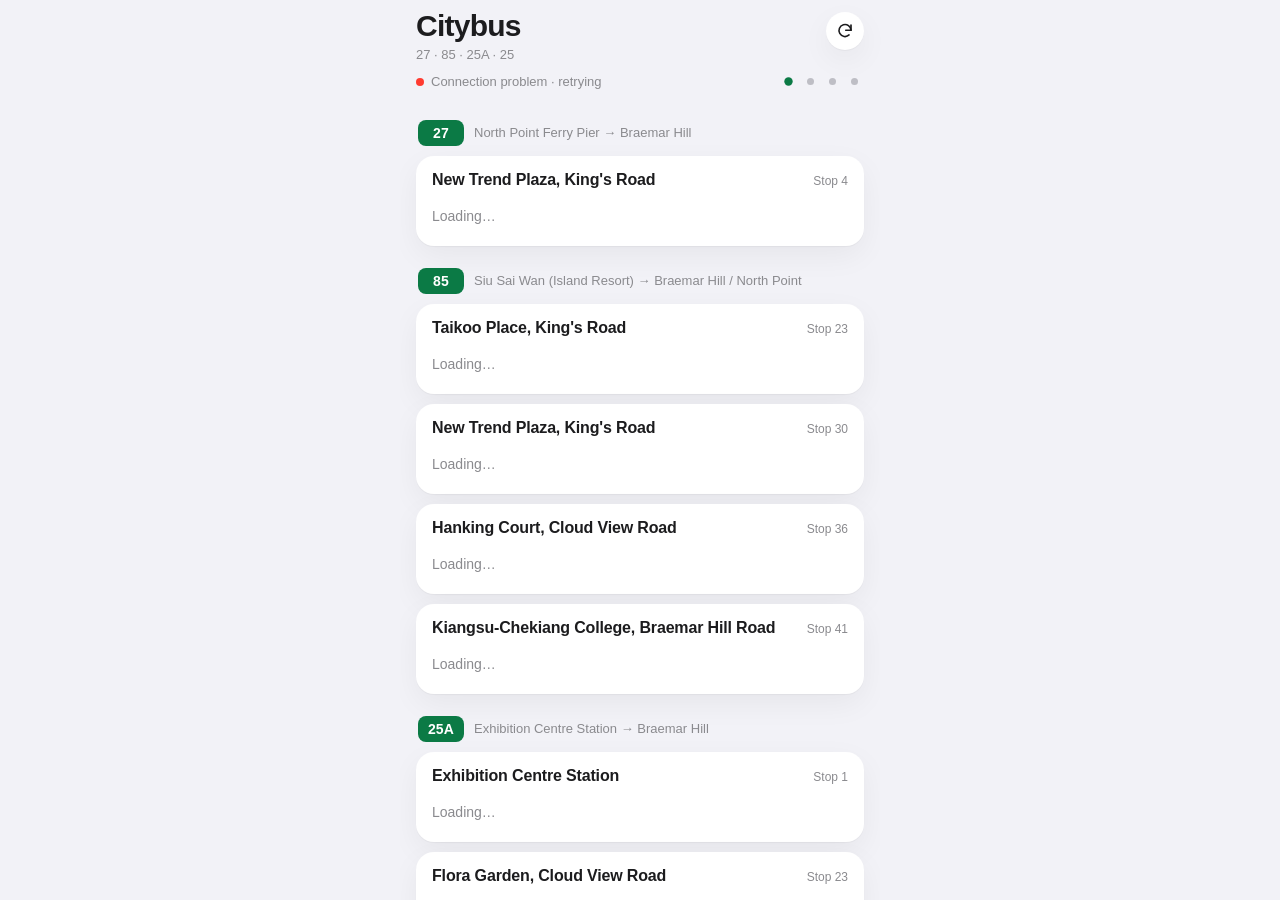
==== index.html @ ed4a84e8 "Reorder pages, add info page and clock times, rename to Jimmy Bus Tracker" ====
<!doctype html>
<html lang="en">
<head>
  <meta charset="utf-8">
  <meta name="viewport" content="width=device-width, initial-scale=1, viewport-fit=cover">
  <title>Jimmy Bus Tracker</title>
  <meta name="description" content="Live arrivals for buses around Braemar Hill, Hong Kong.">
  <meta name="theme-color" content="#0b7a45">
  <meta name="apple-mobile-web-app-capable" content="yes">
  <meta name="mobile-web-app-capable" content="yes">
  <meta name="apple-mobile-web-app-status-bar-style" content="black-translucent">
  <meta name="apple-mobile-web-app-title" content="Jimmy Bus Tracker">
  <link rel="manifest" href="manifest.json">
  <link rel="apple-touch-icon" href="icons/apple-touch-icon.png">
  <link rel="icon" href="icons/icon-192.png">
  <link rel="stylesheet" href="styles.css">
</head>
<body>
  <div id="app">
    <header class="top">
      <div class="titles">
        <h1 id="title">Citybus</h1>
        <p class="sub" id="sub">27 · 85 · 25A · 25</p>
      </div>
      <button id="refresh" class="refresh" type="button" aria-label="Refresh arrivals">
        <svg viewBox="0 0 24 24" fill="none" stroke="currentColor" stroke-width="2.2"
             stroke-linecap="round" stroke-linejoin="round" aria-hidden="true">
          <path d="M20 11a8 8 0 1 0-2.6 6.3"/>
          <path d="M20 4v7h-7"/>
        </svg>
      </button>
    </header>

    <div class="statusline">
      <span id="dot" class="dot"></span>
      <span id="updated" aria-live="polite">Connecting…</span>
      <nav id="pdots" class="pdots" aria-label="Pages"></nav>
    </div>

    <div id="pager" class="pager"></div>
  </div>

  <script src="data.js"></script>
  <script src="app.js"></script>
</body>
</html>
---- styles.css ----
:root {
  color-scheme: light dark;
  --bg: #f2f2f7;
  --card: #ffffff;
  --text: #1c1c1e;
  --muted: #8a8a8e;
  --line: rgba(60, 60, 67, 0.10);
  --green: #0b7a45;
  --green-ink: #ffffff;
  --green-soft: rgba(11, 122, 69, 0.10);
  --amber: #b25000;
  --sched: #0a84ff;
  --sched-soft: rgba(10, 132, 255, 0.12);
  --chip: rgba(120, 120, 128, 0.12);
  --dot: rgba(120, 120, 128, 0.42);
  --shadow: 0 1px 1px rgba(0, 0, 0, 0.04), 0 10px 30px rgba(0, 0, 0, 0.05);
  --radius: 18px;
}

@media (prefers-color-scheme: dark) {
  :root {
    --bg: #000000;
    --card: #1c1c1e;
    --text: #f2f2f7;
    --muted: #98989f;
    --line: rgba(255, 255, 255, 0.10);
    --green: #30c27c;
    --green-ink: #04240f;
    --green-soft: rgba(48, 194, 124, 0.14);
    --amber: #ff9f0a;
    --sched: #64d2ff;
    --sched-soft: rgba(100, 210, 255, 0.16);
    --chip: rgba(120, 120, 128, 0.24);
    --dot: rgba(160, 160, 170, 0.45);
    --shadow: none;
  }
}

* { box-sizing: border-box; }

html, body {
  margin: 0;
  padding: 0;
  height: 100%;
}

body {
  background: var(--bg);
  color: var(--text);
  font-family: -apple-system, BlinkMacSystemFont, "SF Pro Text", "Helvetica Neue", Arial, sans-serif;
  -webkit-font-smoothing: antialiased;
  -webkit-text-size-adjust: 100%;
  overflow: hidden;
  overscroll-behavior: none;
}

#app {
  height: 100vh;
  height: 100dvh;
  max-width: 480px;
  margin: 0 auto;
  padding-top: calc(env(safe-area-inset-top) + 10px);
  display: flex;
  flex-direction: column;
}

/* ---------- header ---------- */

.top,
.statusline {
  padding-left: 16px;
  padding-right: 16px;
}

.top {
  display: flex;
  align-items: flex-start;
  justify-content: space-between;
  gap: 12px;
  flex: none;
}

.titles { min-width: 0; }

h1 {
  margin: 0;
  font-size: 30px;
  line-height: 1.05;
  font-weight: 800;
  letter-spacing: -0.025em;
  white-space: nowrap;
}

.sub {
  margin: 5px 0 0;
  font-size: 13px;
  color: var(--muted);
  white-space: nowrap;
  overflow: hidden;
  text-overflow: ellipsis;
}

.refresh {
  flex: none;
  width: 38px;
  height: 38px;
  margin-top: 2px;
  border: none;
  border-radius: 50%;
  background: var(--card);
  color: var(--text);
  box-shadow: var(--shadow);
  display: grid;
  place-items: center;
  cursor: pointer;
  -webkit-tap-highlight-color: transparent;
}

.refresh:active { transform: scale(0.94); }
.refresh:disabled { opacity: 0.75; }

.refresh svg {
  width: 18px;
  height: 18px;
}

.refresh.spin svg {
  animation: spin 0.9s linear infinite;
}

@keyframes spin {
  to { transform: rotate(360deg); }
}

.statusline {
  display: flex;
  align-items: center;
  gap: 7px;
  margin-top: 10px;
  font-size: 13px;
  color: var(--muted);
  font-variant-numeric: tabular-nums;
  flex: none;
}

.dot {
  width: 8px;
  height: 8px;
  border-radius: 50%;
  background: var(--muted);
  flex: none;
}

.dot.live { background: var(--green); }
.dot.stale { background: var(--amber); }
.dot.err { background: #ff3b30; }

/* ---------- page dots ---------- */

.pdots {
  margin-left: auto;
  display: flex;
  align-items: center;
  gap: 2px;
  height: 20px;
}

.pdot {
  width: 20px;
  height: 20px;
  padding: 0;
  border: 0;
  background: none;
  display: grid;
  place-items: center;
  cursor: pointer;
  -webkit-tap-highlight-color: transparent;
}

.pdot::before {
  content: "";
  width: 7px;
  height: 7px;
  border-radius: 50%;
  background: var(--dot);
  transition: background 0.2s ease, transform 0.2s ease;
}

.pdot.on::before {
  background: var(--green);
  transform: scale(1.2);
}

/* ---------- pager ---------- */

.pager {
  flex: 1 1 auto;
  min-height: 0;
  margin-top: 8px;
  display: flex;
  overflow-x: auto;
  overflow-y: hidden;
  scroll-snap-type: x mandatory;
  -webkit-overflow-scrolling: touch;
  scrollbar-width: none;
}

.pager::-webkit-scrollbar { display: none; }

.page {
  flex: 0 0 100%;
  width: 100%;
  height: 100%;
  overflow-y: auto;
  overscroll-behavior-y: contain;
  scroll-snap-align: start;
  scroll-snap-stop: always;
  -webkit-overflow-scrolling: touch;
}

.page-inner {
  padding: 4px 16px calc(env(safe-area-inset-bottom) + 24px);
}

/* ---------- nearest strip ---------- */

.nearest {
  display: flex;
  align-items: center;
  gap: 11px;
  margin-top: 6px;
  padding: 12px 14px;
  border-radius: 16px;
  background: var(--green-soft);
}

.nearest .pin {
  width: 18px;
  height: 18px;
  flex: none;
  color: var(--green);
}

.nearest-main {
  flex: 1;
  min-width: 0;
}

.nearest-stop {
  font-size: 14px;
  font-weight: 650;
  letter-spacing: -0.01em;
  white-space: nowrap;
  overflow: hidden;
  text-overflow: ellipsis;
}

.nearest-dist {
  margin-top: 2px;
  font-size: 12px;
  color: var(--muted);
}

.nearest-eta {
  flex: none;
  font-size: 17px;
  font-weight: 800;
  letter-spacing: -0.02em;
  color: var(--green);
  font-variant-numeric: tabular-nums;
}

.nearest-eta.sched { color: var(--sched); }

.nearest-eta .at {
  margin-left: 3px;
  font-size: 12px;
  font-weight: 600;
  opacity: 0.8;
}

/* ---------- routes ---------- */

.route {
  margin-top: 22px;
}

.page-inner > .route:first-child {
  margin-top: 16px;
}

.route-head {
  display: flex;
  align-items: center;
  gap: 10px;
  margin: 0 2px 10px;
}

.badge {
  flex: none;
  display: inline-flex;
  align-items: center;
  justify-content: center;
  min-width: 46px;
  height: 26px;
  padding: 0 9px;
  border-radius: 8px;
  background: var(--green);
  color: var(--green-ink);
  font-size: 14px;
  font-weight: 800;
  letter-spacing: 0.01em;
}

.route-desc {
  font-size: 13px;
  color: var(--muted);
  white-space: nowrap;
  overflow: hidden;
  text-overflow: ellipsis;
}

/* ---------- stop card ---------- */

.card {
  background: var(--card);
  border-radius: var(--radius);
  padding: 14px 16px 15px;
  margin-bottom: 10px;
  box-shadow: var(--shadow);
}

.card-top {
  display: flex;
  align-items: baseline;
  justify-content: space-between;
  gap: 10px;
  margin-bottom: 11px;
}

.stop-name {
  font-size: 16px;
  font-weight: 650;
  letter-spacing: -0.01em;
  line-height: 1.25;
}

.stop-head { min-width: 0; }

.stop-dest {
  margin-top: 3px;
  font-size: 12px;
  color: var(--muted);
  white-space: nowrap;
  overflow: hidden;
  text-overflow: ellipsis;
}

.stop-seq {
  flex: none;
  font-size: 12px;
  color: var(--muted);
  white-space: nowrap;
}

.stop-dist {
  margin: -5px 0 9px;
  font-size: 12px;
  color: var(--muted);
  font-variant-numeric: tabular-nums;
}

.etas {
  display: flex;
  align-items: baseline;
  gap: 7px;
  flex-wrap: wrap;
  min-height: 30px;
}

.eta {
  display: inline-flex;
  align-items: baseline;
  gap: 3px;
  padding: 3px 8px 4px;
  border-radius: 9px;
  background: var(--chip);
  font-size: 12px;
  font-variant-numeric: tabular-nums;
  color: var(--text);
  white-space: nowrap;
}

.eta b {
  font-size: 19px;
  font-weight: 750;
  letter-spacing: -0.02em;
}

.eta small {
  font-size: 11px;
  font-weight: 600;
  color: var(--muted);
}

.eta .at {
  font-size: 10px;
  font-weight: 600;
  color: var(--muted);
  opacity: 0.9;
}

.eta.first {
  background: var(--green);
  color: var(--green-ink);
}

.eta.first small {
  color: inherit;
  opacity: 0.82;
}

.eta.due {
  background: var(--amber);
  color: #fff;
  font-weight: 700;
}

.eta.first.due small { color: #fff; }

/* Citybus timetable times, as opposed to live GPS predictions. */
.eta.sched {
  background: var(--sched-soft);
  color: var(--sched);
}

.eta.sched b { font-weight: 700; }

.eta.sched small {
  color: inherit;
  opacity: 0.85;
}

.eta.sched .at {
  color: inherit;
  opacity: 0.85;
}

.eta.first .at,
.eta.first.due .at {
  color: inherit;
  opacity: 0.82;
}

.eta.due .at {
  color: #fff;
  opacity: 0.9;
}

.empty {
  font-size: 14px;
  color: var(--muted);
  line-height: 30px;
}

/* ---------- footer ---------- */

.foot {
  margin-top: 26px;
  text-align: center;
  font-size: 11px;
  line-height: 1.5;
  color: var(--muted);
  opacity: 0.9;
}

.foot p { margin: 0; }

/* ---------- info page ---------- */

.info-block { margin-top: 22px; }

.page-inner > .info-block:first-child { margin-top: 16px; }

.info-block h2 {
  margin: 0 0 10px;
  font-size: 13px;
  font-weight: 750;
  letter-spacing: 0.04em;
  text-transform: uppercase;
  color: var(--muted);
}

.info-card {
  background: var(--card);
  border-radius: var(--radius);
  padding: 6px 16px;
  box-shadow: var(--shadow);
}

.meta-row {
  display: flex;
  justify-content: space-between;
  gap: 12px;
  padding: 9px 0;
  font-size: 14px;
  border-bottom: 1px solid var(--line);
}

.meta-row:last-child { border-bottom: 0; }
.meta-row span { color: var(--muted); }
.meta-row strong { font-weight: 650; text-align: right; }

.endpoint {
  background: var(--card);
  border-radius: 14px;
  padding: 12px 14px;
  margin-bottom: 8px;
  box-shadow: var(--shadow);
}

.endpoint-label {
  font-size: 13px;
  font-weight: 650;
  margin-bottom: 4px;
}

.endpoint code {
  display: block;
  font-family: ui-monospace, SFMono-Regular, Menlo, monospace;
  font-size: 11px;
  line-height: 1.45;
  color: var(--muted);
  overflow-wrap: anywhere;
}

.info-note {
  margin: 18px 0 0;
  font-size: 12px;
  line-height: 1.5;
  color: var(--muted);
}
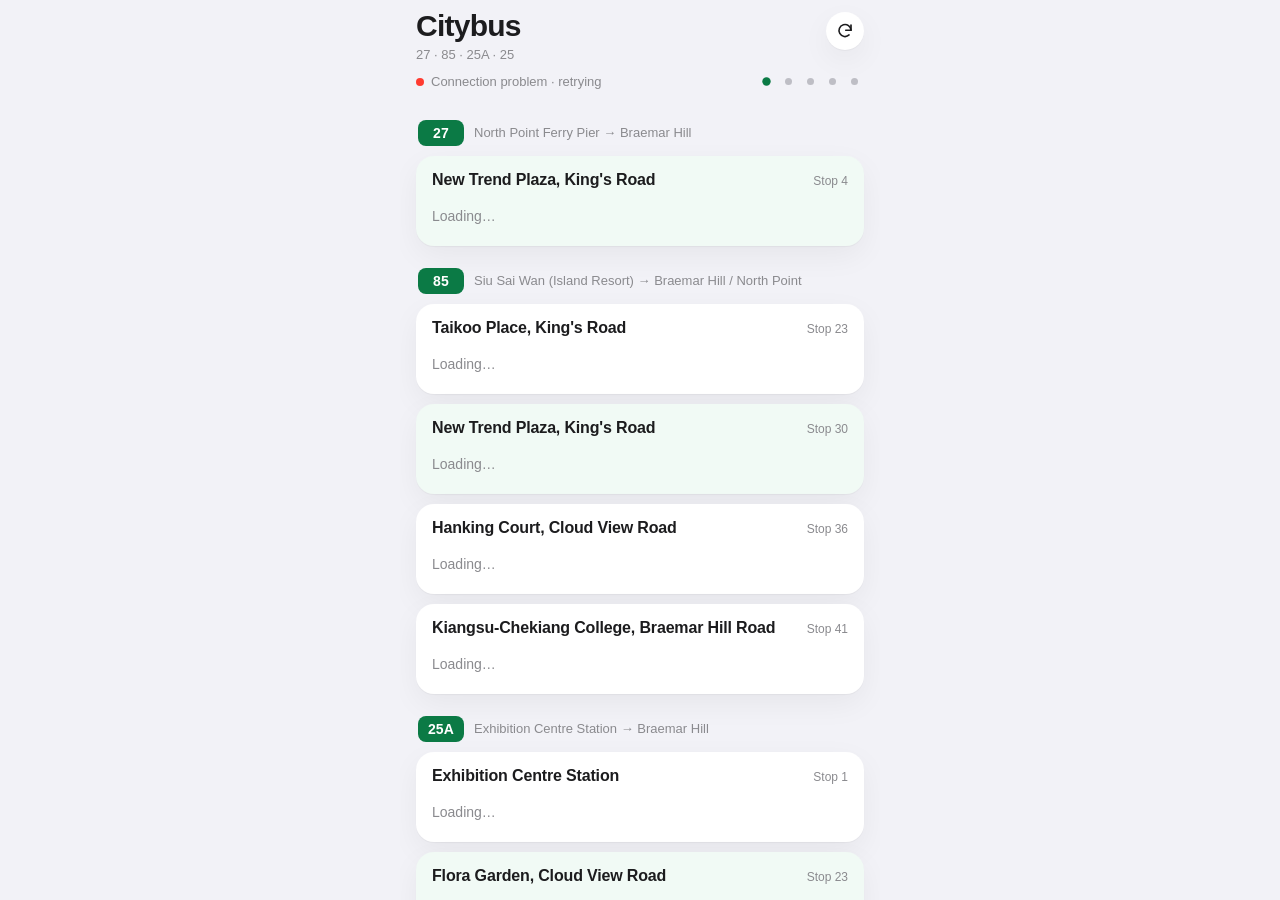
==== commit 643b2652: "Add London TfL page and show seconds in arrival times" ====
--- a/index.html
+++ b/index.html
@@ -4,7 +4,7 @@
   <meta charset="utf-8">
   <meta name="viewport" content="width=device-width, initial-scale=1, viewport-fit=cover">
   <title>Jimmy Bus Tracker</title>
-  <meta name="description" content="Live arrivals for buses around Braemar Hill, Hong Kong.">
+  <meta name="description" content="Live arrivals for buses around Braemar Hill, Hong Kong, and Wimbledon, London.">
   <meta name="theme-color" content="#0b7a45">
   <meta name="apple-mobile-web-app-capable" content="yes">
   <meta name="mobile-web-app-capable" content="yes">
--- a/styles.css
+++ b/styles.css
@@ -2,6 +2,7 @@
   color-scheme: light dark;
   --bg: #f2f2f7;
   --card: #ffffff;
+  --card-shared: #f1faf5;
   --text: #1c1c1e;
   --muted: #8a8a8e;
   --line: rgba(60, 60, 67, 0.10);
@@ -21,6 +22,7 @@
   :root {
     --bg: #000000;
     --card: #1c1c1e;
+    --card-shared: #22332a;
     --text: #f2f2f7;
     --muted: #98989f;
     --line: rgba(255, 255, 255, 0.10);
@@ -263,20 +265,25 @@
 
 .nearest-eta {
   flex: none;
+  display: flex;
+  flex-direction: column;
+  align-items: flex-end;
+  gap: 1px;
   font-size: 17px;
   font-weight: 800;
   letter-spacing: -0.02em;
   color: var(--green);
   font-variant-numeric: tabular-nums;
+  line-height: 1.1;
 }
 
 .nearest-eta.sched { color: var(--sched); }
 
-.nearest-eta .at {
-  margin-left: 3px;
-  font-size: 12px;
-  font-weight: 600;
-  opacity: 0.8;
+.nearest-eta-time {
+  font-size: 13px;
+  font-weight: 650;
+  letter-spacing: 0;
+  opacity: 0.9;
 }
 
 /* ---------- routes ---------- */
@@ -330,6 +337,9 @@
   box-shadow: var(--shadow);
 }
 
+/* Stops that appear under more than one route on the same page. */
+.card.shared { background: var(--card-shared); }
+
 .card-top {
   display: flex;
   align-items: baseline;
@@ -372,7 +382,7 @@
 
 .etas {
   display: flex;
-  align-items: baseline;
+  align-items: flex-start;
   gap: 7px;
   flex-wrap: wrap;
   min-height: 30px;
@@ -380,9 +390,10 @@
 
 .eta {
   display: inline-flex;
-  align-items: baseline;
-  gap: 3px;
-  padding: 3px 8px 4px;
+  flex-direction: column;
+  align-items: flex-start;
+  gap: 2px;
+  padding: 6px 9px 7px;
   border-radius: 9px;
   background: var(--chip);
   font-size: 12px;
@@ -391,6 +402,13 @@
   white-space: nowrap;
 }
 
+.eta-main {
+  display: inline-flex;
+  align-items: baseline;
+  gap: 3px;
+  line-height: 1.1;
+}
+
 .eta b {
   font-size: 19px;
   font-weight: 750;
@@ -403,11 +421,12 @@
   color: var(--muted);
 }
 
-.eta .at {
-  font-size: 10px;
-  font-weight: 600;
-  color: var(--muted);
-  opacity: 0.9;
+.eta-time {
+  font-size: 13px;
+  font-weight: 650;
+  line-height: 1.1;
+  color: var(--muted);
+  font-variant-numeric: tabular-nums;
 }
 
 .eta.first {
@@ -423,6 +442,10 @@
 .eta.due {
   background: var(--amber);
   color: #fff;
+}
+
+.eta.due .eta-main {
+  font-size: 14px;
   font-weight: 700;
 }
 
@@ -441,18 +464,18 @@
   opacity: 0.85;
 }
 
-.eta.sched .at {
+.eta.sched .eta-time {
   color: inherit;
-  opacity: 0.85;
-}
-
-.eta.first .at,
-.eta.first.due .at {
+  opacity: 0.9;
+}
+
+.eta.first .eta-time,
+.eta.first.due .eta-time {
   color: inherit;
-  opacity: 0.82;
-}
-
-.eta.due .at {
+  opacity: 0.9;
+}
+
+.eta.due .eta-time {
   color: #fff;
   opacity: 0.9;
 }
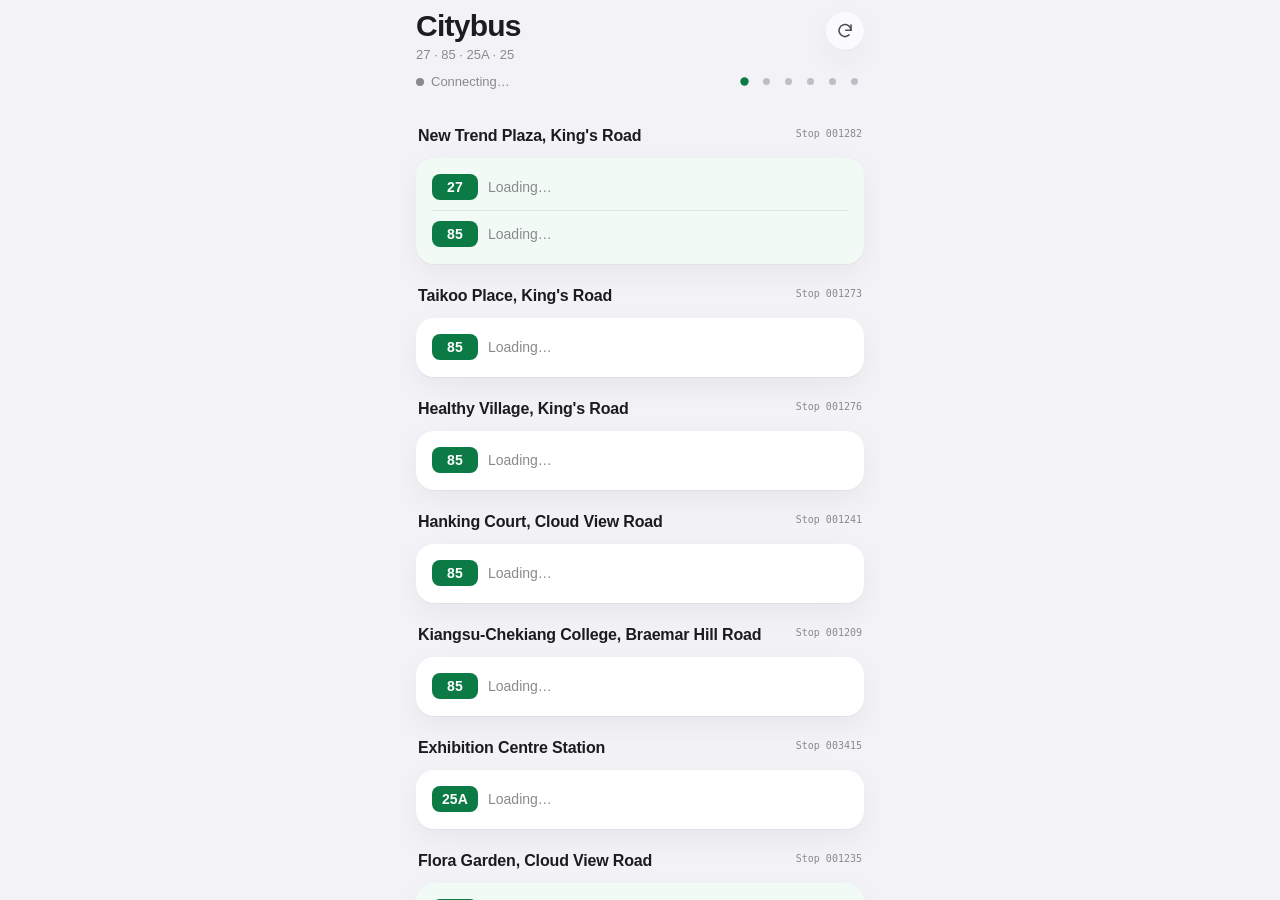
==== commit b99a47ef: "Add tap-to-track countdown bar and optional push alert worker" ====
--- a/index.html
+++ b/index.html
@@ -37,6 +37,8 @@
       <nav id="pdots" class="pdots" aria-label="Pages"></nav>
     </div>
 
+    <div id="tracked" class="tracked" hidden></div>
+
     <div id="pager" class="pager"></div>
   </div>
 
--- a/styles.css
+++ b/styles.css
@@ -286,6 +286,14 @@
   opacity: 0.9;
 }
 
+.nearest-eta-vehicle {
+  font-family: ui-monospace, SFMono-Regular, Menlo, monospace;
+  font-size: 10px;
+  font-weight: 600;
+  letter-spacing: 0;
+  opacity: 0.8;
+}
+
 /* ---------- routes ---------- */
 
 .route {
@@ -327,6 +335,66 @@
   text-overflow: ellipsis;
 }
 
+/* ---------- stop groups ---------- */
+
+.stop-group { margin-top: 22px; }
+
+.stop-group-head {
+  display: flex;
+  align-items: flex-start;
+  justify-content: space-between;
+  gap: 10px;
+  margin: 0 2px 9px;
+}
+
+.stop-group-main { min-width: 0; }
+
+.stop-group-name {
+  font-size: 16px;
+  font-weight: 650;
+  letter-spacing: -0.01em;
+  line-height: 1.25;
+}
+
+.stop-group-dir {
+  margin-top: 3px;
+  font-size: 12px;
+  color: var(--muted);
+}
+
+.stop-group-id {
+  flex: none;
+  padding-top: 2px;
+  font-family: ui-monospace, SFMono-Regular, Menlo, monospace;
+  font-size: 10px;
+  color: var(--muted);
+  white-space: nowrap;
+}
+
+.route-row {
+  display: flex;
+  align-items: center;
+  gap: 10px;
+  padding: 8px 0;
+}
+
+.route-row:first-child { padding-top: 0; }
+.route-row:last-child { padding-bottom: 0; }
+
+.route-row + .route-row {
+  border-top: 1px solid var(--line);
+}
+
+.route-row .badge {
+  align-self: flex-start;
+  margin-top: 2px;
+}
+
+.route-row .etas {
+  flex: 1;
+  min-width: 0;
+}
+
 /* ---------- stop card ---------- */
 
 .card {
@@ -429,6 +497,15 @@
   font-variant-numeric: tabular-nums;
 }
 
+.eta-vehicle {
+  font-family: ui-monospace, SFMono-Regular, Menlo, monospace;
+  font-size: 9px;
+  font-weight: 600;
+  line-height: 1.1;
+  color: var(--muted);
+  opacity: 0.9;
+}
+
 .eta.first {
   background: var(--green);
   color: var(--green-ink);
@@ -480,10 +557,31 @@
   opacity: 0.9;
 }
 
+.eta.sched .eta-vehicle,
+.eta.first .eta-vehicle,
+.eta.first.due .eta-vehicle {
+  color: inherit;
+  opacity: 0.85;
+}
+
+.eta.due .eta-vehicle {
+  color: #fff;
+  opacity: 0.9;
+}
+
 .empty {
   font-size: 14px;
   color: var(--muted);
   line-height: 30px;
+}
+
+/* ---------- segment page ---------- */
+
+.segment-note {
+  margin: 16px 2px 0;
+  font-size: 12px;
+  line-height: 1.5;
+  color: var(--muted);
 }
 
 /* ---------- footer ---------- */
@@ -563,3 +661,146 @@
   line-height: 1.5;
   color: var(--muted);
 }
+
+/* ---------- tracked arrival ---------- */
+
+.tracked {
+  flex: none;
+  margin: 8px 16px 0;
+  padding: 10px 12px 9px;
+  border-radius: 16px;
+  background: var(--card);
+  border: 1px solid var(--line);
+  box-shadow: var(--shadow);
+  display: flex;
+  flex-direction: column;
+  gap: 4px;
+}
+
+.tracked[hidden] { display: none; }
+
+.tracked.urgent {
+  border-color: var(--green);
+  box-shadow: 0 0 0 1px var(--green), var(--shadow);
+}
+
+.tracked-row {
+  display: flex;
+  align-items: center;
+  gap: 8px;
+  min-width: 0;
+}
+
+.tracked-lower { align-items: flex-end; }
+
+.tracked-dir {
+  font-size: 13px;
+  font-weight: 650;
+  min-width: 0;
+  overflow: hidden;
+  text-overflow: ellipsis;
+  white-space: nowrap;
+}
+
+.tracked-close {
+  flex: none;
+  margin-left: auto;
+  width: 26px;
+  height: 26px;
+  border: 0;
+  border-radius: 50%;
+  background: var(--chip);
+  color: var(--text);
+  font-size: 18px;
+  line-height: 1;
+  display: grid;
+  place-items: center;
+  cursor: pointer;
+  -webkit-tap-highlight-color: transparent;
+}
+
+.tracked-close:active { transform: scale(0.94); }
+
+.tracked-sub {
+  min-width: 0;
+  padding-bottom: 2px;
+  font-size: 12px;
+  line-height: 1.3;
+  color: var(--muted);
+  overflow: hidden;
+  text-overflow: ellipsis;
+  white-space: nowrap;
+}
+
+.tracked-clock {
+  flex: none;
+  margin-left: auto;
+  display: flex;
+  flex-direction: column;
+  align-items: flex-end;
+  text-align: right;
+}
+
+.tracked-count {
+  font-size: 30px;
+  font-weight: 750;
+  line-height: 1;
+  letter-spacing: -0.03em;
+  font-variant-numeric: tabular-nums;
+}
+
+.tracked-count.due { color: var(--amber); }
+
+.tracked-at {
+  margin-top: 3px;
+  font-size: 11px;
+  font-variant-numeric: tabular-nums;
+  color: var(--muted);
+}
+
+.tracked-chips { gap: 6px; margin-top: 2px; }
+
+.chip {
+  flex: none;
+  padding: 4px 10px;
+  border: 1px solid var(--line);
+  border-radius: 999px;
+  background: var(--chip);
+  color: var(--text);
+  font: inherit;
+  font-size: 12px;
+  font-weight: 600;
+  line-height: 1.3;
+  cursor: pointer;
+  -webkit-tap-highlight-color: transparent;
+}
+
+.chip[aria-pressed="true"] {
+  background: var(--green);
+  border-color: transparent;
+  color: var(--green-ink);
+}
+
+.chip:disabled { opacity: 0.7; }
+
+/* Arrival chips are buttons so they can be tapped to track. */
+.eta {
+  border: 0;
+  font-family: inherit;
+  text-align: left;
+  cursor: pointer;
+  -webkit-tap-highlight-color: transparent;
+  transition: transform 0.12s ease;
+}
+
+.eta:active { transform: scale(0.96); }
+
+.eta.tracked {
+  outline: 2px solid var(--green);
+  outline-offset: 1px;
+}
+
+.eta.first.tracked,
+.eta.due.tracked { outline-color: #fff; }
+
+.info-block .info-note { margin-top: 0; }
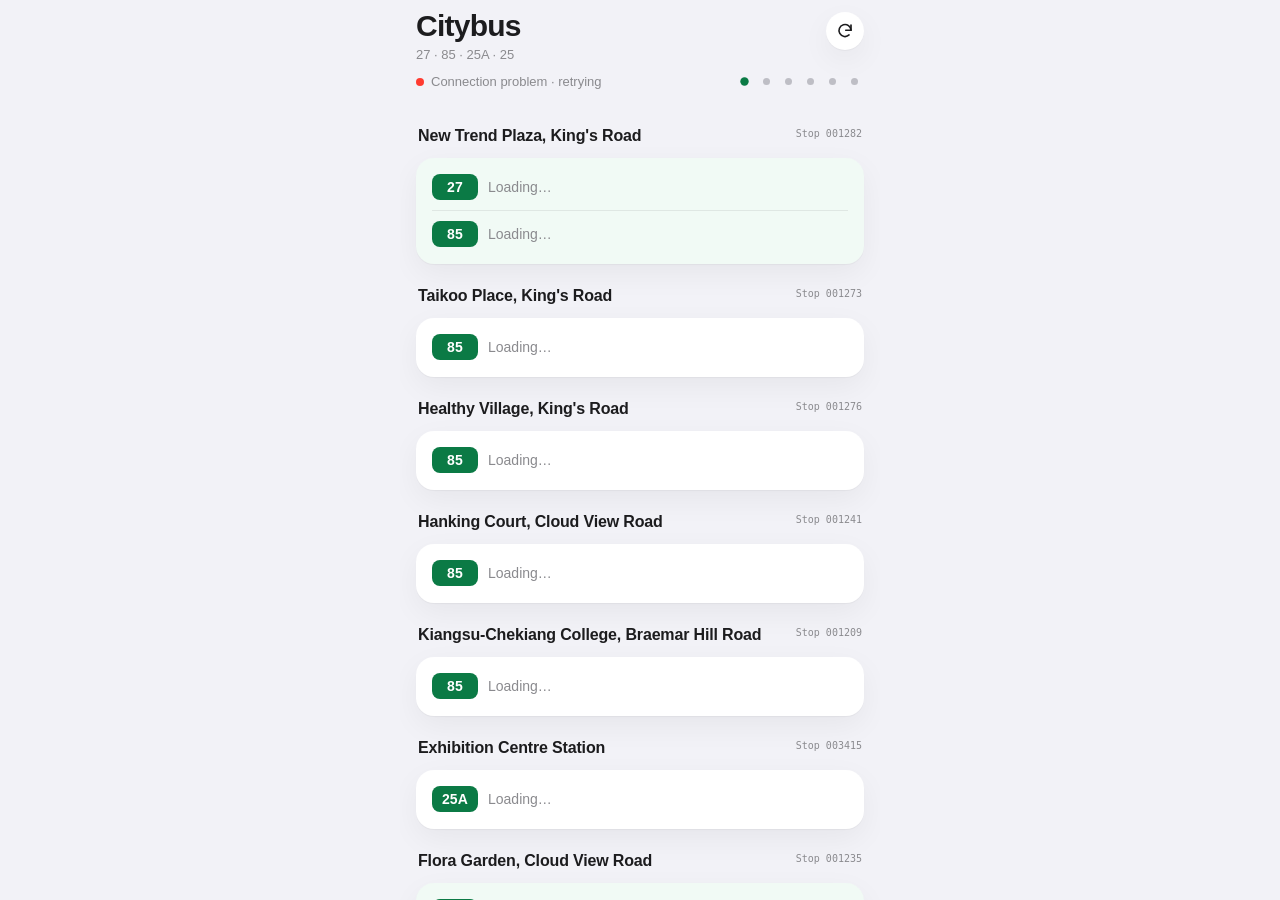
==== commit e8f45a61: "Optimise loading: page-scoped polling, snapshot cache, quieter geo and TfL" ====
--- a/index.html
+++ b/index.html
@@ -3,13 +3,17 @@
 <head>
   <meta charset="utf-8">
   <meta name="viewport" content="width=device-width, initial-scale=1, viewport-fit=cover">
-  <title>Jimmy Bus Tracker</title>
+  <title>Jimmy Transit Tracker</title>
   <meta name="description" content="Live arrivals for buses around Braemar Hill, Hong Kong, and Wimbledon, London.">
   <meta name="theme-color" content="#0b7a45">
   <meta name="apple-mobile-web-app-capable" content="yes">
   <meta name="mobile-web-app-capable" content="yes">
   <meta name="apple-mobile-web-app-status-bar-style" content="black-translucent">
-  <meta name="apple-mobile-web-app-title" content="Jimmy Bus Tracker">
+  <meta name="apple-mobile-web-app-title" content="Jimmy Transit Tracker">
+  <link rel="preconnect" href="https://rt.data.gov.hk" crossorigin>
+  <link rel="dns-prefetch" href="//data.etabus.gov.hk">
+  <link rel="dns-prefetch" href="//data.etagmb.gov.hk">
+  <link rel="dns-prefetch" href="//api.tfl.gov.uk">
   <link rel="manifest" href="manifest.json">
   <link rel="apple-touch-icon" href="icons/apple-touch-icon.png">
   <link rel="icon" href="icons/icon-192.png">
--- a/styles.css
+++ b/styles.css
@@ -804,3 +804,14 @@
 .eta.due.tracked { outline-color: #fff; }
 
 .info-block .info-note { margin-top: 0; }
+
+/* Countdown milestone flash. */
+.tracked.pulse {
+  animation: tracked-pulse 1.6s ease-out;
+}
+
+@keyframes tracked-pulse {
+  0% { border-color: var(--green); box-shadow: 0 0 0 2px var(--green), var(--shadow); }
+  60% { border-color: var(--green); box-shadow: 0 0 0 2px var(--green-soft), var(--shadow); }
+  100% { border-color: var(--line); box-shadow: var(--shadow); }
+}
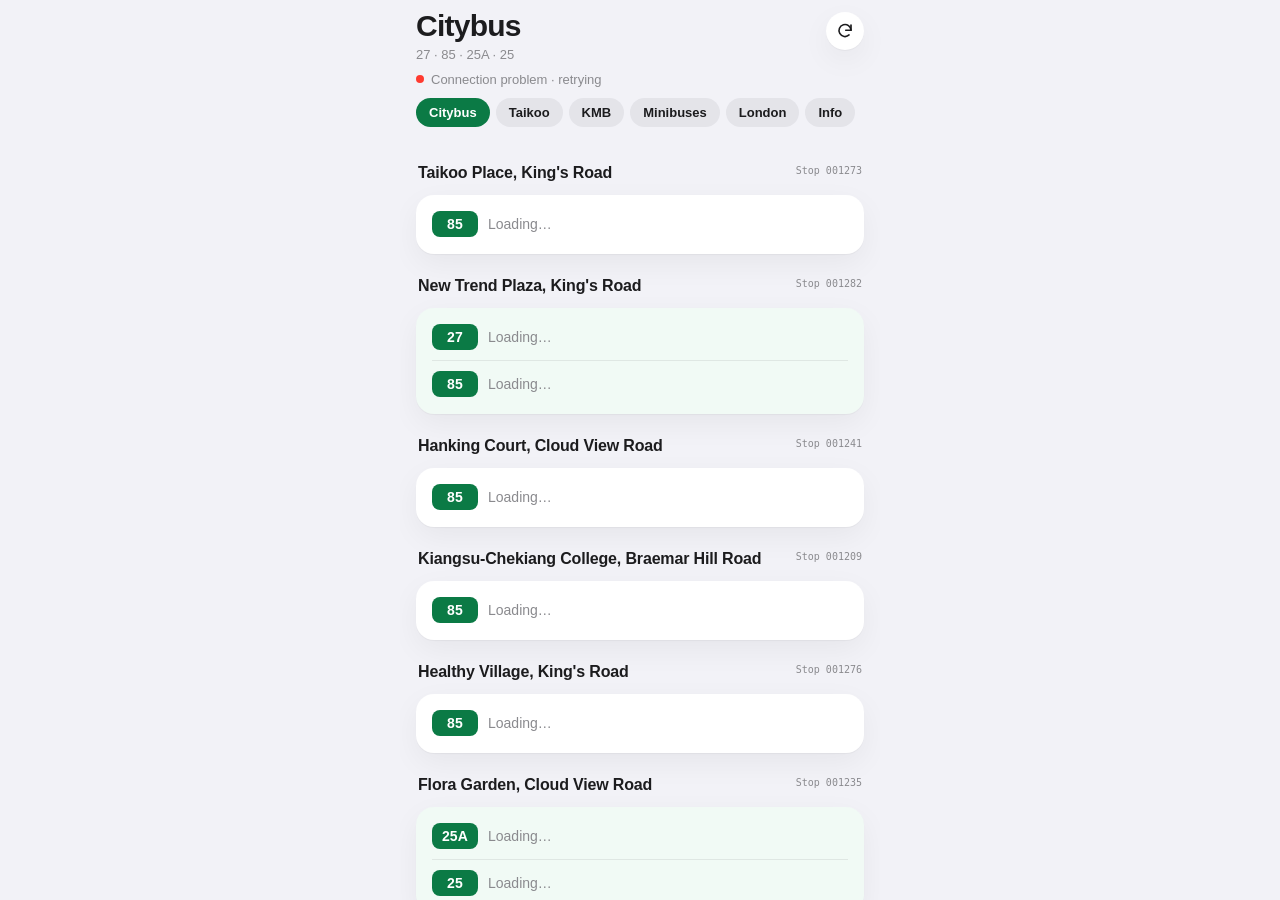
==== commit 16fdc44a: "Add page tab bar and launch/install API counters" ====
--- a/index.html
+++ b/index.html
@@ -38,8 +38,9 @@
     <div class="statusline">
       <span id="dot" class="dot"></span>
       <span id="updated" aria-live="polite">Connecting…</span>
-      <nav id="pdots" class="pdots" aria-label="Pages"></nav>
     </div>
+
+    <nav id="tabs" class="tabs" role="tablist" aria-label="Pages"></nav>
 
     <div id="tracked" class="tracked" hidden></div>
 
--- a/styles.css
+++ b/styles.css
@@ -157,41 +157,46 @@
 .dot.stale { background: var(--amber); }
 .dot.err { background: #ff3b30; }
 
-/* ---------- page dots ---------- */
-
-.pdots {
-  margin-left: auto;
+/* ---------- page tabs ---------- */
+
+.tabs {
+  flex: none;
   display: flex;
   align-items: center;
-  gap: 2px;
-  height: 20px;
-}
-
-.pdot {
-  width: 20px;
-  height: 20px;
-  padding: 0;
-  border: 0;
-  background: none;
-  display: grid;
-  place-items: center;
+  gap: 6px;
+  margin-top: 9px;
+  padding: 2px 16px;
+  overflow-x: auto;
+  overflow-y: hidden;
+  scrollbar-width: none;
+  -webkit-overflow-scrolling: touch;
+}
+
+.tabs::-webkit-scrollbar { display: none; }
+
+.tab {
+  flex: 0 0 auto;
+  padding: 6px 12px;
+  border: 1px solid transparent;
+  border-radius: 999px;
+  background: var(--chip);
+  color: var(--text);
+  font: inherit;
+  font-size: 13px;
+  font-weight: 600;
+  line-height: 1.2;
+  white-space: nowrap;
   cursor: pointer;
   -webkit-tap-highlight-color: transparent;
-}
-
-.pdot::before {
-  content: "";
-  width: 7px;
-  height: 7px;
-  border-radius: 50%;
-  background: var(--dot);
-  transition: background 0.2s ease, transform 0.2s ease;
-}
-
-.pdot.on::before {
+  transition: background 0.15s ease, color 0.15s ease;
+}
+
+.tab.on {
   background: var(--green);
-  transform: scale(1.2);
-}
+  color: var(--green-ink);
+}
+
+.tab:active { transform: scale(0.97); }
 
 /* ---------- pager ---------- */
 
@@ -815,3 +820,53 @@
   60% { border-color: var(--green); box-shadow: 0 0 0 2px var(--green-soft), var(--shadow); }
   100% { border-color: var(--line); box-shadow: var(--shadow); }
 }
+
+/* ---------- API call counters ---------- */
+
+.calls { padding: 4px 13px; }
+
+.call-row {
+  display: grid;
+  grid-template-columns: 1fr 46px 52px 66px;
+  gap: 6px;
+  align-items: baseline;
+  padding: 8px 0;
+  border-top: 1px solid var(--line);
+  font-size: 12.5px;
+}
+
+.call-row:first-child { border-top: 0; }
+
+.call-head {
+  font-size: 10px;
+  font-weight: 650;
+  letter-spacing: 0.03em;
+  text-transform: uppercase;
+  color: var(--muted);
+  white-space: nowrap;
+}
+
+.call-name {
+  min-width: 0;
+  overflow: hidden;
+  text-overflow: ellipsis;
+  white-space: nowrap;
+}
+
+.call-row strong {
+  text-align: right;
+  font-variant-numeric: tabular-nums;
+}
+
+.call-time {
+  text-align: right;
+  color: var(--muted);
+  font-variant-numeric: tabular-nums;
+}
+
+.call-foot {
+  color: var(--muted);
+  border-top-color: transparent;
+}
+
+.call-foot strong { color: var(--text); }
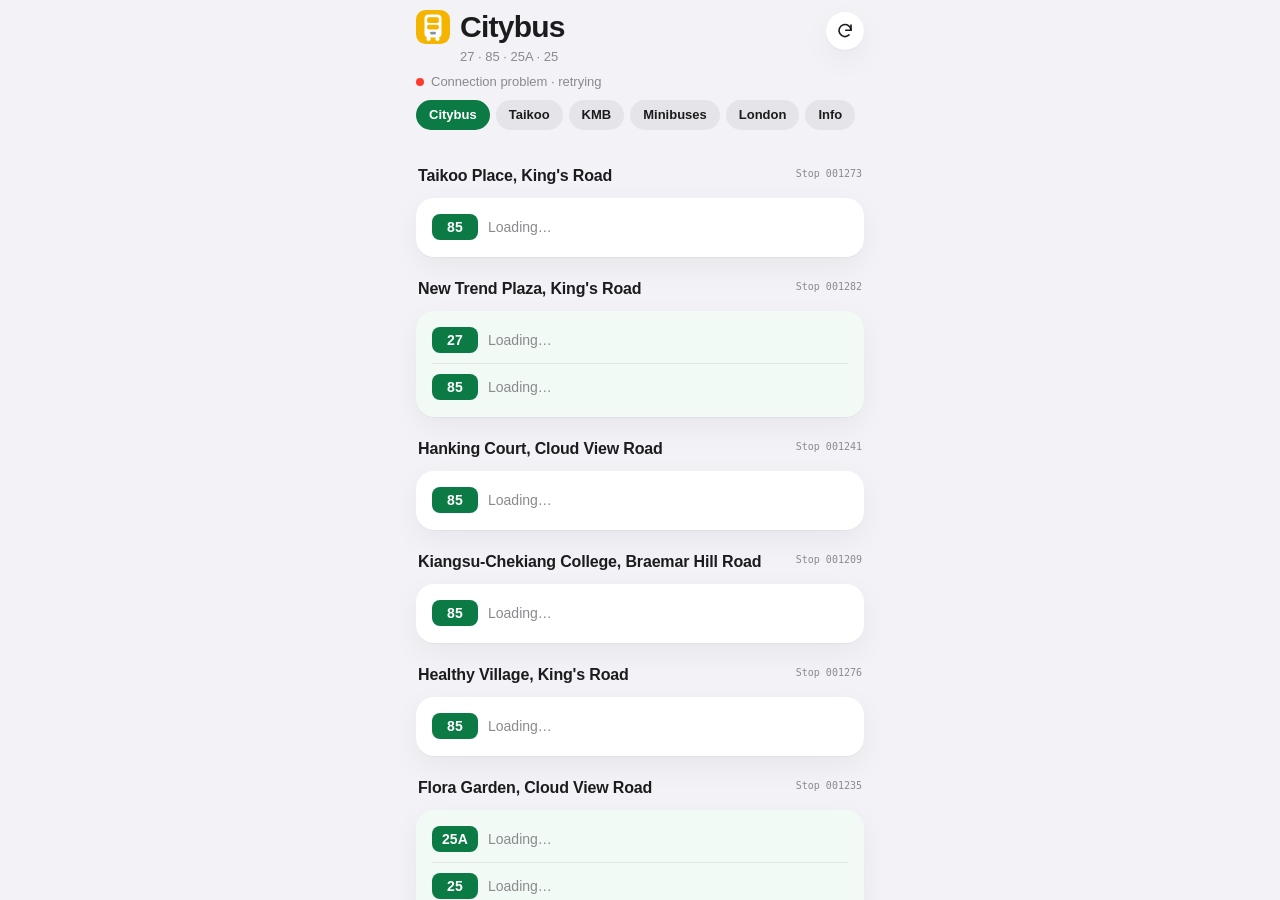
==== commit d1246dcd: "New vector app icon and colour-coded operator marks" ====
--- a/index.html
+++ b/index.html
@@ -23,7 +23,10 @@
   <div id="app">
     <header class="top">
       <div class="titles">
-        <h1 id="title">Citybus</h1>
+        <div class="title-row">
+          <span id="brand" class="brand" aria-hidden="true"></span>
+          <h1 id="title">Citybus</h1>
+        </div>
         <p class="sub" id="sub">27 · 85 · 25A · 25</p>
       </div>
       <button id="refresh" class="refresh" type="button" aria-label="Refresh arrivals">
@@ -40,7 +43,7 @@
       <span id="updated" aria-live="polite">Connecting…</span>
     </div>
 
-    <nav id="tabs" class="tabs" role="tablist" aria-label="Pages"></nav>
+    <nav id="tabs" class="tabs" aria-label="Pages"></nav>
 
     <div id="tracked" class="tracked" hidden></div>
 
--- a/styles.css
+++ b/styles.css
@@ -13,7 +13,6 @@
   --sched: #0a84ff;
   --sched-soft: rgba(10, 132, 255, 0.12);
   --chip: rgba(120, 120, 128, 0.12);
-  --dot: rgba(120, 120, 128, 0.42);
   --shadow: 0 1px 1px rgba(0, 0, 0, 0.04), 0 10px 30px rgba(0, 0, 0, 0.05);
   --radius: 18px;
 }
@@ -33,7 +32,6 @@
     --sched: #64d2ff;
     --sched-soft: rgba(100, 210, 255, 0.16);
     --chip: rgba(120, 120, 128, 0.24);
-    --dot: rgba(160, 160, 170, 0.45);
     --shadow: none;
   }
 }
@@ -84,6 +82,26 @@
 
 .titles { min-width: 0; }
 
+.title-row {
+  display: flex;
+  align-items: center;
+  gap: 10px;
+  min-width: 0;
+}
+
+.brand {
+  flex: none;
+  width: 34px;
+  height: 34px;
+  display: block;
+}
+
+.brand svg {
+  width: 100%;
+  height: 100%;
+  display: block;
+}
+
 h1 {
   margin: 0;
   font-size: 30px;
@@ -91,6 +109,10 @@
   font-weight: 800;
   letter-spacing: -0.025em;
   white-space: nowrap;
+}
+
+.title-row + .sub {
+  padding-left: 44px;
 }
 
 .sub {
@@ -299,22 +321,7 @@
   opacity: 0.8;
 }
 
-/* ---------- routes ---------- */
-
-.route {
-  margin-top: 22px;
-}
-
-.page-inner > .route:first-child {
-  margin-top: 16px;
-}
-
-.route-head {
-  display: flex;
-  align-items: center;
-  gap: 10px;
-  margin: 0 2px 10px;
-}
+/* ---------- route rows ---------- */
 
 .badge {
   flex: none;
@@ -330,14 +337,6 @@
   font-size: 14px;
   font-weight: 800;
   letter-spacing: 0.01em;
-}
-
-.route-desc {
-  font-size: 13px;
-  color: var(--muted);
-  white-space: nowrap;
-  overflow: hidden;
-  text-overflow: ellipsis;
 }
 
 /* ---------- stop groups ---------- */
@@ -859,10 +858,21 @@
 }
 
 .call-time {
-  text-align: right;
+  display: flex;
+  flex-direction: column;
+  align-items: flex-end;
   color: var(--muted);
   font-variant-numeric: tabular-nums;
-}
+  line-height: 1.25;
+}
+
+.call-age,
+.call-date {
+  font-size: 10px;
+  font-weight: 500;
+}
+
+.call-date { opacity: 0.75; }
 
 .call-foot {
   color: var(--muted);
